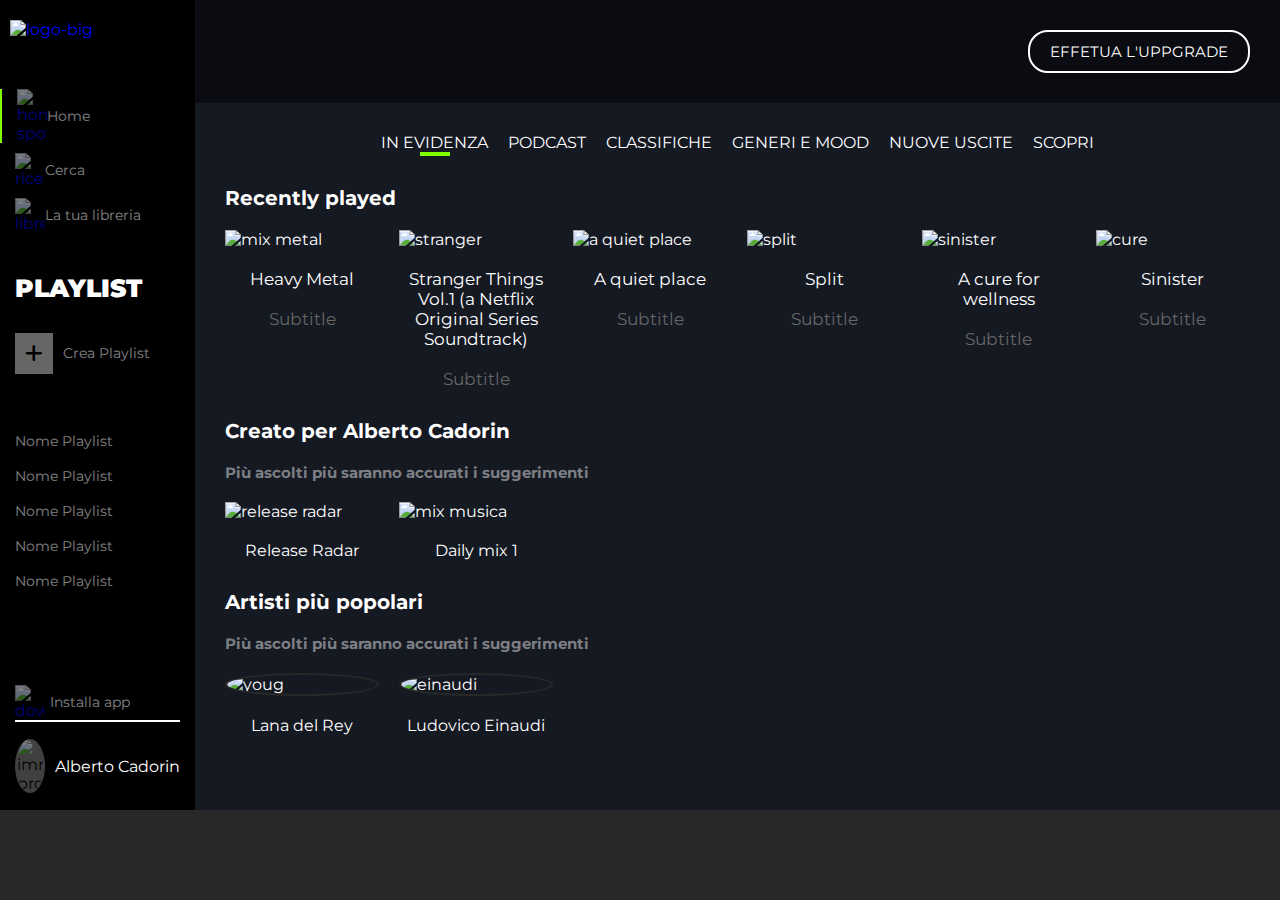
==== day-3/index.html @ 8232b2b1 "feat: day 3" ====
<!DOCTYPE html>
<html lang="en">
<head>
    <meta charset="UTF-8">
    <meta name="viewport" content="width=device-width, initial-scale=1.0">
    <title>Spotify</title>
    <link rel="preconnect" href="https://fonts.googleapis.com">
    <link rel="preconnect" href="https://fonts.gstatic.com" crossorigin>
    <link href="https://fonts.googleapis.com/css2?family=Montserrat:ital,wght@0,100..900;1,100..900&display=swap" rel="stylesheet">
    <!-- foglio di stile cdnjs-->
    <link rel="stylesheet" href="https://cdnjs.cloudflare.com/ajax/libs/font-awesome/6.7.2/css/all.min.css" integrity="sha512-Evv84Mr4kqVGRNSgIGL/F/aIDqQb7xQ2vcrdIwxfjThSH8CSR7PBEakCr51Ck+w+/U6swU2Im1vVX0SVk9ABhg==" crossorigin="anonymous" referrerpolicy="no-referrer" />
    <!-- /foglio di stile cdnjs-->

    <link rel="stylesheet" href="css/main.css">
</head>
<body>
    <!-- corpo centrale app -->
    <div class="corpo">
        <div class="coll-sinistra">
            <!-- logo -->
            <div id="logo">
                <a href="#"><img src="img/logo-small.svg" alt="logo-small" class="logo-small"></a>
                <a href="#"><img src="img/logo.svg" alt="logo-big" class="logo-big"></a>
            </div>
            <!-- /logo -->
            <div id="lista-icone">
                <!-- lista icone principali -->
                <ul class="lista">
                    <li class="home">
                        <a href="#">
                            <img src="img/home.svg" alt="home spotify" class="icone">
                            <span class="menu">Home</span>
                        </a>
                    </li>
                    <li>
                        <a href="#">
                            <img src="img/search.svg" alt="ricerca" class="icone">
                            <span class="menu">Cerca</span>
                        </a>
                    </li>
                    <li>
                        <a href="#">
                            <img src="img/libreria.svg" alt="libreria" class="icone">
                            <span class="menu">La tua libreria</span>
                        </a>
                    </li>
                </ul>
                <!-- /lista icone principali -->
            </div>
            <nav id= "playlist">
                <!-- titolo playlist -->
                <h2><strong>playlist</strong></h2>
                 <!-- /titolo playlist -->
                <div class="container-crea">
                    <a href="#">
                        <div class="container-plus"><i class="fa-solid fa-plus"></i></div>
                        <p class="menu">Crea Playlist</p>
                    </a> 
                 </div>
                <!-- elenco playlist -->
                <ul>
                    <li>
                        <a href="#">
                            <span class="menu">Nome Playlist</span>
                        </a>
                    </li>
                    <li>
                        <a href="#">
                            <span class="menu">Nome Playlist</span>
                        </a>
                    </li>
                    <li>
                        <a href="#">
                            <span class="menu">Nome Playlist</span>
                        </a>
                    </li>
                    <li>
                        <a href="#">
                             <span class="menu">Nome Playlist</span>
                        </a>
                    </li>
                    <li>
                        <a href="#">
                            <span class="menu">Nome Playlist</span>
                        </a>
                    </li>
                 </ul>
                 <!-- /elenco playlist -->
            </nav>
                <!-- download e profilo -->
                <div id="container-profilo">
                    <a href="#">
                        <div class="container-download">
                            <img src="img/download.svg" alt="download" class="icone">
                        </div>
                        <div>
                            <span class="menu">Installa app</span>
                        </div>
                    </a>
                        <div class="profilo">
                            <img src="img/profile.svg" alt="immagine profilo" class=" icone foto-profilo">
                            <a href="#" class="nome-profilo">Alberto Cadorin </a>
                        </div>
                </div>
                <!-- /download e profilo -->

        </div>

        <div class="coll-destra">
            <!-- bottone -->
            <header>
                <div id="bottone"><a href="#">effetua l'uppgrade</a></div>
            </header>
            <!-- /bottone -->
            <main>
                <!-- menu main -->
                <section id="menu-main">
                    <ul class="lista-tendenze">
                        <li><a href="#" class="evidenzia">in evidenza</a></li>
                        <li><a href="#">podcast</a></li>
                        <li><a href="#">classifiche</a></li>
                        <li><a href="#">generi e mood</a></li>
                        <li><a href="#">nuove uscite</a></li>
                        <li><a href="#">scopri</a></li>
                    </ul>
                </section>
                <!-- /menu main -->

                <!-- playlist recenti -->
                <section id="playlist-recenti">
                    <h3>Recently played</h3>
                    <ul class="container-album">
                        <li>
                            <a href="#" class="titolo-album">
                                <img src="img/metal_lifting.jpg" alt="mix metal">
                                <div>Heavy Metal</div>
                                <div class="sub">Subtitle</div>
                            </a>
                        </li>
                        <li>
                            <a href="#" class="titolo-album">
                                <img src="img/stranger.jpeg" alt="stranger">
                                <div>Stranger Things Vol.1 (a Netflix Original Series Soundtrack)</div>
                                <div class="sub">Subtitle</div>
                            </a>
                        </li>
                        <li>
                            <a href="#" class="titolo-album">
                                <img src="img/aquietplace.jpeg" alt="a quiet place">
                                <div>A quiet place</div>
                                <div class="sub">Subtitle</div>
                            </a>
                        </li>
                        <li>
                            <a href="#" class="titolo-album">
                                <img src="img/split.jpeg" alt="split">
                                <div>Split</div>
                                <div class="sub">Subtitle</div>
                            </a>
                        </li>
                        <li>
                            <a href="#" class="titolo-album">
                                <img src="img/sinister.jpeg" alt="sinister">
                                <div>A cure for wellness</div>
                                <div class="sub">Subtitle</div>
                            </a>
                        </li>
                        <li>
                            <a href="#" class="titolo-album">
                                <img src="img/cure.jpeg" alt="cure">
                                <div>Sinister</div>
                                <div class="sub">Subtitle</div>
                            </a>
                        </li>
                    </ul>
                </section>
                <!-- /playlist recenti -->

                <!-- creato per Alberto Cadorin -->
                <section id="playlist-create-per-me">
                    <h3>Creato per Alberto Cadorin</h3>
                    <h4>Più ascolti più saranno accurati i suggerimenti</h4>
                    <ul class="container-album">
                        <li>
                            <a href="#" class="titolo-album">
                                <img src="img/radar.jpeg" alt=" release radar">
                                <div>Release Radar</div>
                            </a>
                        </li>
                        <li>
                            <a href="#" class="titolo-album">
                                <img src="img/mixdaily.jpeg" alt="mix musica">
                                <div>Daily mix 1</div>
                            </a>
                        </li>
                    </ul>
                </section>
                <!-- /creato per Alberto Cadorin -->

                <!-- artisti più popolari -->
                <section id="artisti-piu-popolari">
                    <h3>Artisti più popolari</h3>
                    <h4>Più ascolti più saranno accurati i suggerimenti</h4>
                    <ul class="container-album">
                        <li class="artisti">
                            <a href="#" class="titolo-album">
                                <img src="img/youg.jpeg" alt="youg">
                                <div>Lana del Rey</div>
                            </a>
                        </li>
                        <li>
                            <a href="#" class="titolo-album">
                                <img src="img/einaudi.jpeg" alt="einaudi">
                                <div>Ludovico Einaudi</div>
                            </a>
                        </li>
                    </ul>
                </section>
                <!-- /artisti più popolari -->
            </main>
        </div>
           
    </div>
    <!-- /corpo centrale app -->

    <!-- footer app -->
    <footer></footer>
    <!-- /footer app -->
</body>
</html>
---- day-3/css/main.css ----
/********************
        reset
********************/

*{
    margin: 0;
    padding: 0;
    box-sizing: border-box;
}

body{
    height: 100vh;
    font-family: "Montserrat", serif;
}

ul{
    list-style-type: none;
}

a{
    text-decoration: none;
    display: flex;
    align-items: center;
}

img{
    width: 100%;
}

/*********************
        main app
*********************/

.corpo{
    height: calc(100% - 90px);
    display: flex;
}

.corpo .coll-sinistra{
    background-color: #000;
    padding-top: 20px;
    flex-shrink: 0;
    display: flex;
    flex-direction: column;
    overflow: hidden;
}

/* corpo di sinistra */

.corpo .coll-sinistra #logo{
    padding: 0 10px;
}

.corpo .coll-sinistra #lista-icone{
    display: flex;
}

/* logo */

.coll-sinistra,
.logo-small,
.icone{
    max-width: 50px;
}

.coll-sinistra .logo-small{
    padding-bottom: 20px;
}

.logo-big{
    display: none;
}

/* logo */

/* padding elementi colonna sinistra */

.corpo .coll-sinistra #lista-icone{
    margin-bottom: 30px;
}

.corpo .coll-sinistra #lista-icone li {
    padding-left: 15px;
    padding-right: 15px;
    margin-bottom: 10px;
}

.corpo .coll-sinistra #container-profilo{
    padding-left: 15px;
    padding-right: 15px;
    margin-top: auto;
}

.corpo .coll-sinistra #playlist{
    padding-left: 15px;
    padding-right: 15px;
}

.container-download{
    margin-right: 5px;
}

/* padding elementi colonna sinistra */

/* parte centrale colonna sinistra */

.corpo .coll-sinistra #lista-icone .home {
    border-left: 2px solid chartreuse ;
}

.menu{
    display: none;
    line-height: 2.5;
    opacity: 0.5;
}

h2{
    color: #fff;
    font-size: 25px;
    display: none;
    text-transform: uppercase;
    padding-bottom: 30px;
}

.container-crea{
    display: flex;
    display: none;
    padding-bottom: 50px;
    align-items: center;
}

.container-plus{
    background-color: #666;
    padding: 10px;
    margin-right: 10px;
}

.fa-plus{
    color: #000;
    font-size: 20px;
}

.profilo{
    display: flex;
    padding: 17px 0;
}

.icone{
    opacity: 0.5;
}

.foto-profilo{
    background-color: gray;
    border-radius: 50%;
    padding-left: 2px;
    padding-right: 2px;
}

.nome-profilo{
    margin-left: 10px;
    color: #fff;
    display: none;
}

/* parte centrale colonna sinistra */

/** colonna destra **/

.corpo .coll-destra{
    flex-grow: 1;
    overflow-y: auto;
    background-color: #151922;
}

.coll-destra header{
    background-color: rgb(0, 0, 0, 0.5);
    position: sticky;
    top: 0;
    left: 0;
    display: flex;
    justify-content: end;
    padding: 30px;
}

.coll-destra main{
    background-color: #151922;
}

/* header */

 #bottone{
    padding: 10px 20px;
    border: 2px solid white;
    border-radius: 20px;
    text-transform: uppercase;
    
}

 #bottone a{
    color: #fff;
    font-size: 11px;
}

/* main */

main #menu-main{
    padding: 30px 10px 0px;
    display: flex;
    justify-content: center;
}

main #menu-main .lista-tendenze{
    display: flex;
    flex-wrap: wrap;
    justify-content: center;
    gap: 20px;
}

main #menu-main  a{
    color: #fff;
    font-size: 10px;
    text-transform: uppercase;
    margin-bottom: 30px;
}


main #menu-main a {
    display: flex;
    flex-direction: column;
}

main #menu-main .evidenzia:after {
    content: "";
    height: 4px;
    background-color: chartreuse;
    display: block;
    width: 30px;
}

/* album */

#playlist-recenti{
    padding: 0px 10px 30px;
}


 .container-album{
    display: flex;
    gap: 20px;
    flex-wrap: wrap;
}

 .container-album li{
    width: calc((100% - 40px) / 2);
    flex-shrink: 0;
}

 .container-album li .titolo-album{
    display: flex;
    flex-direction: column;
    color: white;
    gap: 10px;
}
h3{
    color: #fff;
    font-size: 16px;
    padding-bottom: 20px;
}

#playlist-recenti .container-album li .titolo-album div{
    text-align: center;
}

.sub{
    color: #666;
}

/* creato per alberto */

#playlist-create-per-me{
    padding: 0px 10px 30px;
}

p{
    font-size: 13px;
    color: #7d7f84;
}

h4{
    font-size: 13px;
    color: #7d7f84;
    padding-bottom: 20px;
}
/* artisti */
#artisti-piu-popolari{
    padding: 0px 10px 30px;
}

#artisti-piu-popolari img{
    border: 2px solid #282828;
    border-radius: 50%;
}

/*********************
        footer
*********************/

footer{
    height: 90px;
    background-color: #282828;
}

/*********************
       responsive
*********************/

/************* mobile ****************/

@media screen and (min-width: 576px){
    .coll-sinistra{
        max-width: 230px;
    }

    .corpo .coll-sinistra #lista-icone {
        margin-top: 30px;
    }

    .logo-big{
        display: inline;
        padding-bottom: 20px;
        width: 130px;
    }

    .logo-small{
        display: none;
    }

    .icone{
        max-width: 30px;
    }

    .menu{
        display: inline;
        font-size: 14px;
        color: #fff;
    }
    h2{
        display: inline-block;
    }

    .profilo{
        border-top: 2px solid #fff;
        display: flex;
        align-items: center;
    }

    .nome-profilo{
        display: inline;
    }

    .container-crea{
        display: flex;
    }

    /* colonna destra */
    
    
}
/************* tablet **************/

@media screen and (min-width: 768px){
    
    main #menu-main a {
        font-size: 16px;
    }
     .container-album li {
        width: calc((100% - 60px) / 4);
        flex-shrink: 0;
    }

    h4{
        font-size: 15px;
    }
}
/****************** deckstop ********************/
@media screen and (min-width: 992px){

    /* colonna sinistra*/

    .coll-sinistra{
        max-width: 230px;
    }


    #bottone a {
        
        font-size: 15px;
    }

     .container-album li {
        width: 250px;
    }

    h3{
        font-size: 20px;
    }

    p{
        font-size: 16px;
    }

    #playlist-recenti {
        padding: 0px 30px 30px;
    }

    #playlist-create-per-me{
        padding: 0px 30px 30px;
    }

    #artisti-piu-popolari{
        padding: 0px 30px 30px;
    }
    /* colonna sinistra*/

     .container-album li {
        width: calc((100% - 100px) / 6);
        flex-shrink: 0;
    }

    .container-album li .titolo-album{
        gap: 20px;
    }

    #playlist-recenti .container-album li .titolo-album div{
        text-align: center;
        font-size: 17px;
    }
}
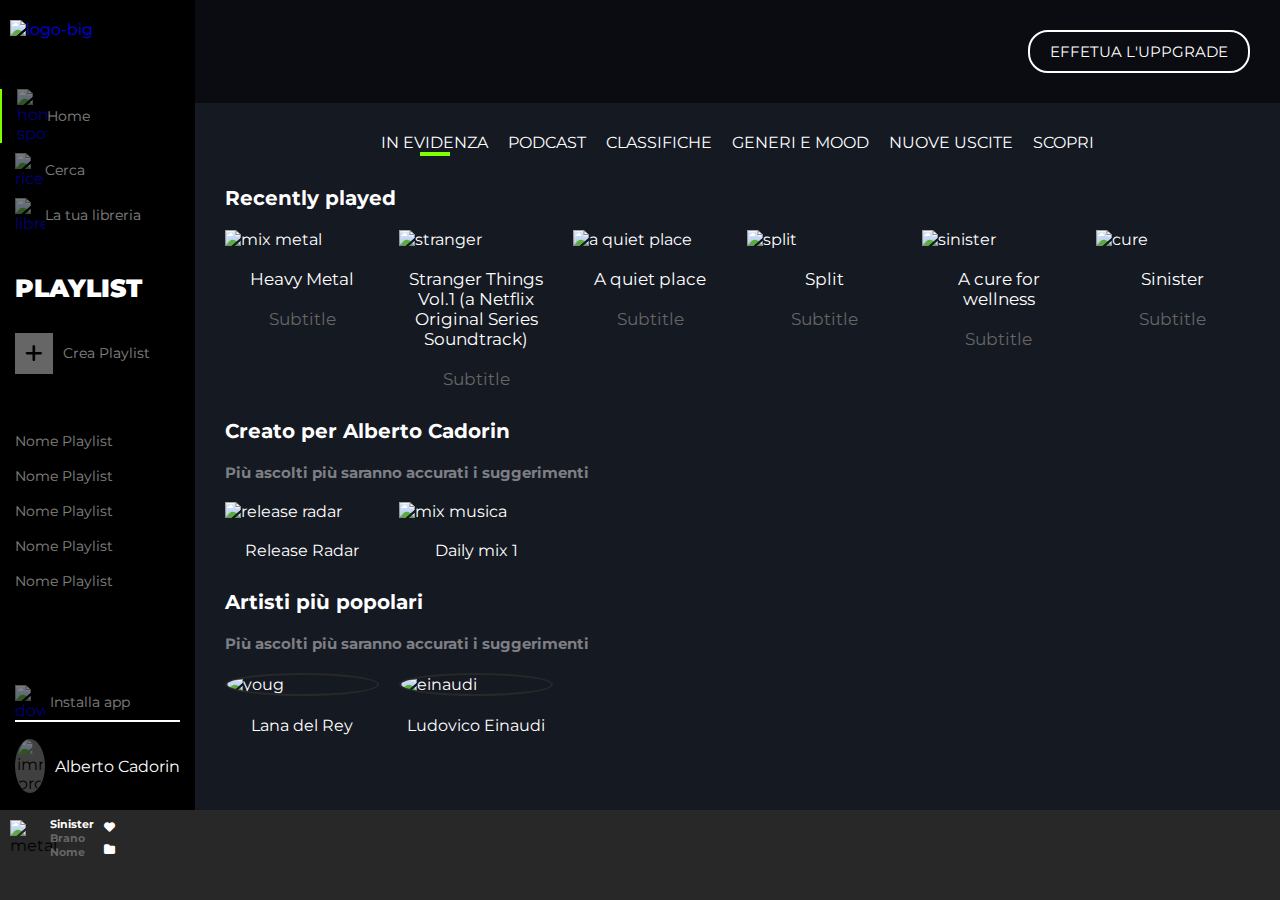
==== commit 9c27da34: "feat: footer left" ====
--- a/day-3/index.html
+++ b/day-3/index.html
@@ -133,6 +133,7 @@
                         <li>
                             <a href="#" class="titolo-album">
                                 <img src="img/metal_lifting.jpg" alt="mix metal">
+                                <div class="album-hover"><i class="fa-regular fa-circle-play"></i></div>
                                 <div>Heavy Metal</div>
                                 <div class="sub">Subtitle</div>
                             </a>
@@ -140,6 +141,7 @@
                         <li>
                             <a href="#" class="titolo-album">
                                 <img src="img/stranger.jpeg" alt="stranger">
+                                <div class="album-hover"><i class="fa-regular fa-circle-play"></i></div>
                                 <div>Stranger Things Vol.1 (a Netflix Original Series Soundtrack)</div>
                                 <div class="sub">Subtitle</div>
                             </a>
@@ -147,6 +149,7 @@
                         <li>
                             <a href="#" class="titolo-album">
                                 <img src="img/aquietplace.jpeg" alt="a quiet place">
+                                <div class="album-hover"><i class="fa-regular fa-circle-play"></i></div>
                                 <div>A quiet place</div>
                                 <div class="sub">Subtitle</div>
                             </a>
@@ -154,6 +157,7 @@
                         <li>
                             <a href="#" class="titolo-album">
                                 <img src="img/split.jpeg" alt="split">
+                                <div class="album-hover"><i class="fa-regular fa-circle-play"></i></div>
                                 <div>Split</div>
                                 <div class="sub">Subtitle</div>
                             </a>
@@ -161,6 +165,7 @@
                         <li>
                             <a href="#" class="titolo-album">
                                 <img src="img/sinister.jpeg" alt="sinister">
+                                <div class="album-hover"><i class="fa-regular fa-circle-play"></i></div>
                                 <div>A cure for wellness</div>
                                 <div class="sub">Subtitle</div>
                             </a>
@@ -168,6 +173,7 @@
                         <li>
                             <a href="#" class="titolo-album">
                                 <img src="img/cure.jpeg" alt="cure">
+                                <div class="album-hover"><i class="fa-regular fa-circle-play"></i></div>
                                 <div>Sinister</div>
                                 <div class="sub">Subtitle</div>
                             </a>
@@ -184,12 +190,14 @@
                         <li>
                             <a href="#" class="titolo-album">
                                 <img src="img/radar.jpeg" alt=" release radar">
+                                <div class="album-hover"><i class="fa-regular fa-circle-play"></i></div>
                                 <div>Release Radar</div>
                             </a>
                         </li>
                         <li>
                             <a href="#" class="titolo-album">
                                 <img src="img/mixdaily.jpeg" alt="mix musica">
+                                <div class="album-hover"><i class="fa-regular fa-circle-play"></i></div>
                                 <div>Daily mix 1</div>
                             </a>
                         </li>
@@ -205,12 +213,14 @@
                         <li class="artisti">
                             <a href="#" class="titolo-album">
                                 <img src="img/youg.jpeg" alt="youg">
+                                <div class="album-hover"><i class="fa-regular fa-circle-play"></i></div>
                                 <div>Lana del Rey</div>
                             </a>
                         </li>
                         <li>
                             <a href="#" class="titolo-album">
                                 <img src="img/einaudi.jpeg" alt="einaudi">
+                                <div class="album-hover"><i class="fa-regular fa-circle-play"></i></div>
                                 <div>Ludovico Einaudi</div>
                             </a>
                         </li>
@@ -224,7 +234,34 @@
     <!-- /corpo centrale app -->
 
     <!-- footer app -->
-    <footer></footer>
+    <footer>
+    <div class="container-foot">
+        <!-- footer sinistra -->
+        <section class="foot-sinistra">
+            <div class="icona-brano">
+                <img src="img/metal_lifting.jpg" alt="metal">
+            </div>
+            <div class="nome-art-brano">
+                <div class="foot-titolo"><strong>Sinister</strong></div>
+                <ul>
+                <li><strong>Brano</strong></li>
+                <li><strong>Nome</strong></li>
+               </ul> 
+            </div>
+            <div class="cuore-cartella">
+                <ul>
+                    <li><i class="fa-solid fa-heart"></i></li>
+                    <li><i class="fa-solid fa-folder"></i></li>
+                </ul>
+            </div>
+        </section>
+        <!-- footer sinistra -->
+        <section class="container-controlli">
+
+        </section>
+        <section></section>
+    </div>
+    </footer>
     <!-- /footer app -->
 </body>
 </html>--- a/day-3/css/main.css
+++ b/day-3/css/main.css
@@ -164,7 +164,15 @@
 
 /* parte centrale colonna sinistra */
 
-/** colonna destra **/
+/*hover*/
+
+.corpo .coll-sinistra li:hover{
+    color: #fff;
+}
+
+/******************************
+        colonna destra 
+*******************************/
 
 .corpo .coll-destra{
     flex-grow: 1;
@@ -260,6 +268,7 @@
     flex-direction: column;
     color: white;
     gap: 10px;
+    position: relative;
 }
 h3{
     color: #fff;
@@ -273,6 +282,16 @@
 
 .sub{
     color: #666;
+}
+
+.container-album li .titolo-album .album-hover{
+    background-color: rgb(0, 0, 0, 0.3);
+    position: absolute;
+    top: 0;
+    left: 0;
+    width: 100%;
+    height: 100%;
+    display: none;
 }
 
 /* creato per alberto */
@@ -301,6 +320,19 @@
     border-radius: 50%;
 }
 
+/********************
+       hover
+********************/
+.fa-circle-play{
+    font-size: 50px;
+}
+.container-album li .titolo-album:hover .album-hover{
+    display: flex;
+    justify-content: center;
+    align-items: center;
+    color: #fff;
+}
+
 /*********************
         footer
 *********************/
@@ -308,6 +340,46 @@
 footer{
     height: 90px;
     background-color: #282828;
+}
+
+.container-foot{
+    display: flex;
+    flex-wrap: wrap;
+    align-content: center;
+    justify-content: space-between;
+    align-items: center;
+}
+
+.foot-sinistra{
+    display: flex;
+    align-items: center;
+}
+
+.foot-sinistra .nome-art-brano li{
+    padding-right: 10px;
+    font-size: 11px;
+    color: #666;
+}
+
+.foot-sinistra .nome-art-brano .foot-titolo{
+    color: #fff;
+    font-size: 11px;
+    padding-right: 10px;
+}
+
+.fa-heart,
+.fa-folder{
+    color: #fff;
+    line-height: 2;
+}
+
+.foot-sinistra .cuore-cartella{
+    font-size: 11px;
+}
+
+.container-foot .icona-brano{
+    max-width: 50px;
+    padding: 10px;
 }
 
 /*********************
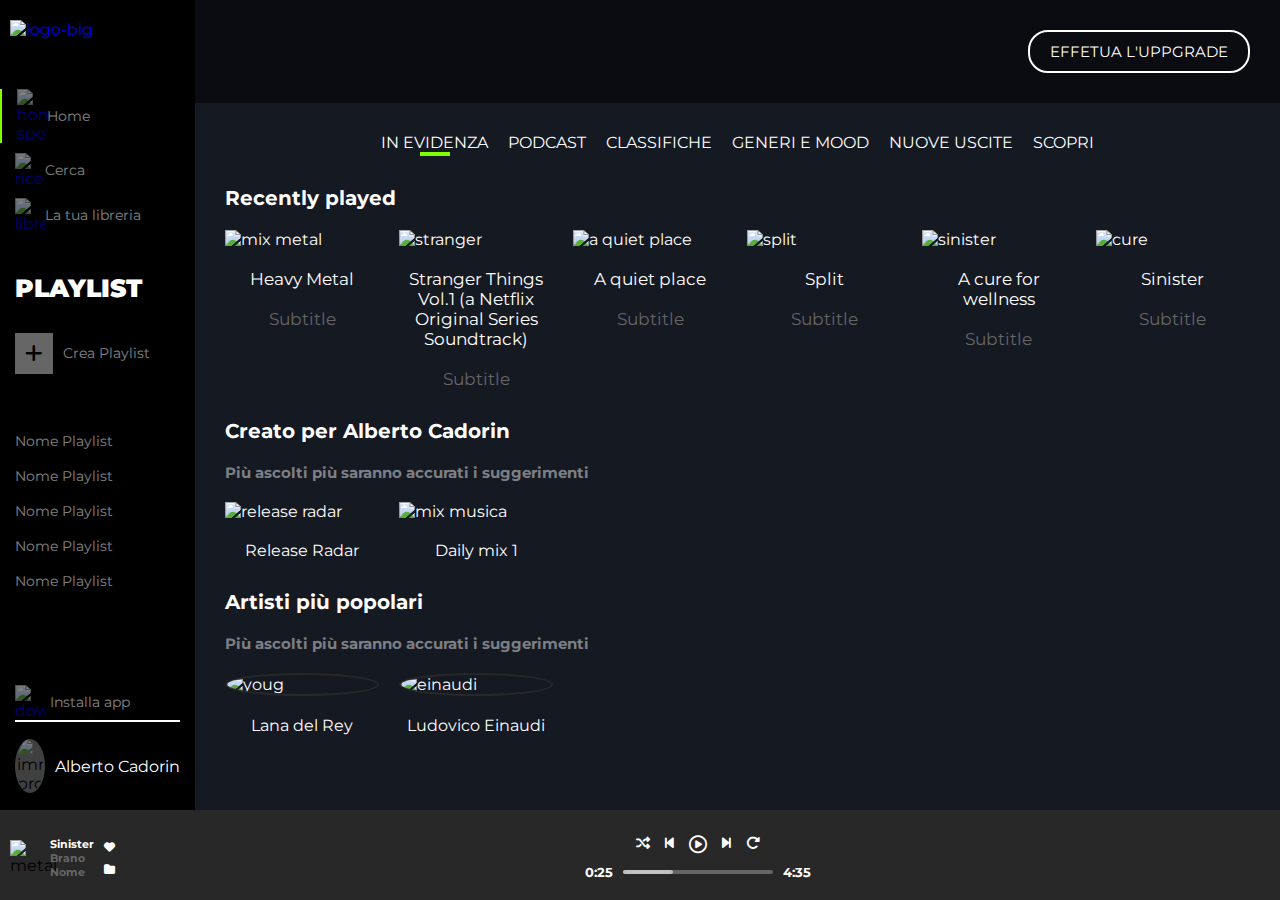
==== commit 85027821: "feat: footer central" ====
--- a/day-3/index.html
+++ b/day-3/index.html
@@ -256,9 +256,25 @@
             </div>
         </section>
         <!-- footer sinistra -->
+
+        <!-- footer centrale -->
         <section class="container-controlli">
-
+            <div class="controlli-top">
+                <i class="fa-solid fa-shuffle"></i>
+                <i class="fa-solid fa-backward-step"></i>
+                <i class="fa-regular fa-circle-play"></i>
+                <i class="fa-solid fa-forward-step"></i>
+                <i class="fa-solid fa-rotate-right"></i>
+            </div>
+            <div class="controlli-bott">
+                <div class="tempo"><strong>0:25</strong></div>
+                <div class="barra-sfondo">
+                    <div class="barra-front"></div>
+                </div>
+                <div class="tempo"><strong>4:35</strong></div>
+            </div>
         </section>
+        <!-- /foter centrale -->
         <section></section>
     </div>
     </footer>
--- a/day-3/css/main.css
+++ b/day-3/css/main.css
@@ -339,6 +339,7 @@
 
 footer{
     height: 90px;
+    padding: 20px 0;
     background-color: #282828;
 }
 
@@ -353,6 +354,7 @@
 .foot-sinistra{
     display: flex;
     align-items: center;
+    flex-shrink: 0;
 }
 
 .foot-sinistra .nome-art-brano li{
@@ -382,6 +384,62 @@
     padding: 10px;
 }
 
+.container-foot .container-controlli{
+    flex-grow: 1;
+}
+
+.container-controlli{
+    display: flex;
+    flex-direction: column;
+    align-items: center;
+}
+
+.container-foot .container-controlli .controlli-top {   
+    display: flex;
+    flex-wrap: wrap;
+    gap: 15px;
+
+
+}
+
+.container-foot .container-controlli .controlli-top i{
+    font-size: 14px;
+    color: #fff;
+}
+
+.container-foot .container-controlli .controlli-top .fa-circle-play{
+    font-size: 18px;
+}
+
+.controlli-bott{
+    display: flex;
+    align-items: center;
+}
+
+.container-foot .container-controlli .controlli-bott{
+    padding-top: 10px;
+}
+
+.container-foot .container-controlli .controlli-bott .tempo{
+    color: #fff;
+    font-size: 13px;
+}
+
+.container-foot .container-controlli .controlli-bott .barra-sfondo{
+    height: 4px;
+    width: 150px;
+    background-color: #666;
+    border-radius: 2px;
+    margin: 0 10px;
+}
+
+.container-foot .container-controlli .controlli-bott .barra-front{
+    height: 4px;
+    width: 50px;
+    background-color: #c1c1c1;
+    border-radius: 2px;
+}
+
 /*********************
        responsive
 *********************/
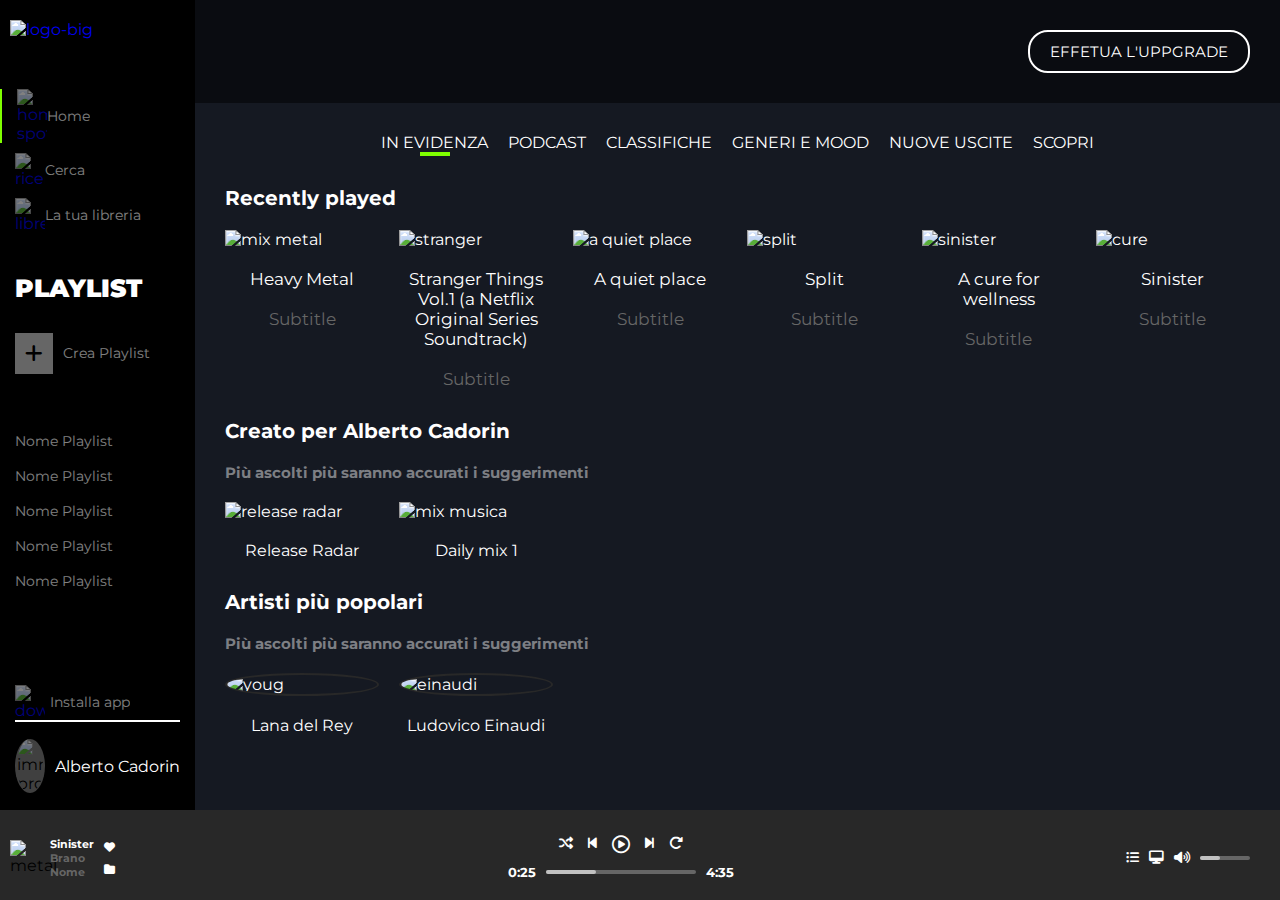
==== commit 2b83ea47: "feat: footer right" ====
--- a/day-3/index.html
+++ b/day-3/index.html
@@ -275,7 +275,19 @@
             </div>
         </section>
         <!-- /foter centrale -->
-        <section></section>
+
+        <!-- footer destra -->
+        <section class="container-volumi">
+            <div class="controlli-volume">
+                <i class="fa-solid fa-list-ul"></i>
+                <i class="fa-solid fa-desktop"></i>
+                <i class="fa-solid fa-volume-high"></i>
+            </div>
+            <div class="barra-sfondo-volume">
+                <div class="barra-front-volume"></div>
+            </div>
+        </section>
+        <!-- /footer destra -->
     </div>
     </footer>
     <!-- /footer app -->
--- a/day-3/css/main.css
+++ b/day-3/css/main.css
@@ -347,7 +347,6 @@
     display: flex;
     flex-wrap: wrap;
     align-content: center;
-    justify-content: space-between;
     align-items: center;
 }
 
@@ -392,14 +391,13 @@
     display: flex;
     flex-direction: column;
     align-items: center;
+    padding-left: 20px;
 }
 
 .container-foot .container-controlli .controlli-top {   
     display: flex;
     flex-wrap: wrap;
     gap: 15px;
-
-
 }
 
 .container-foot .container-controlli .controlli-top i{
@@ -440,6 +438,38 @@
     border-radius: 2px;
 }
 
+.container-foot .container-volumi {
+    padding: 0 20px;
+    display: flex;
+    align-items: center;
+}
+
+.container-foot .container-volumi .controlli-volume{
+    display: flex;
+    gap: 10px;
+}
+
+.container-foot .container-volumi .controlli-volume i {
+    font-size: 13px;
+    color: #fff;
+}
+
+.container-foot .container-volumi .barra-sfondo-volume {
+    height: 4px;
+    width: 50px;
+    background-color: #666;
+    border-radius: 2px;
+    margin: 0 10px;
+}
+
+.container-foot .container-volumi .barra-front-volume {
+    height: 4px;
+    width: 20px;
+    background-color: #c1c1c1;
+    border-radius: 2px;
+}
+
+
 /*********************
        responsive
 *********************/
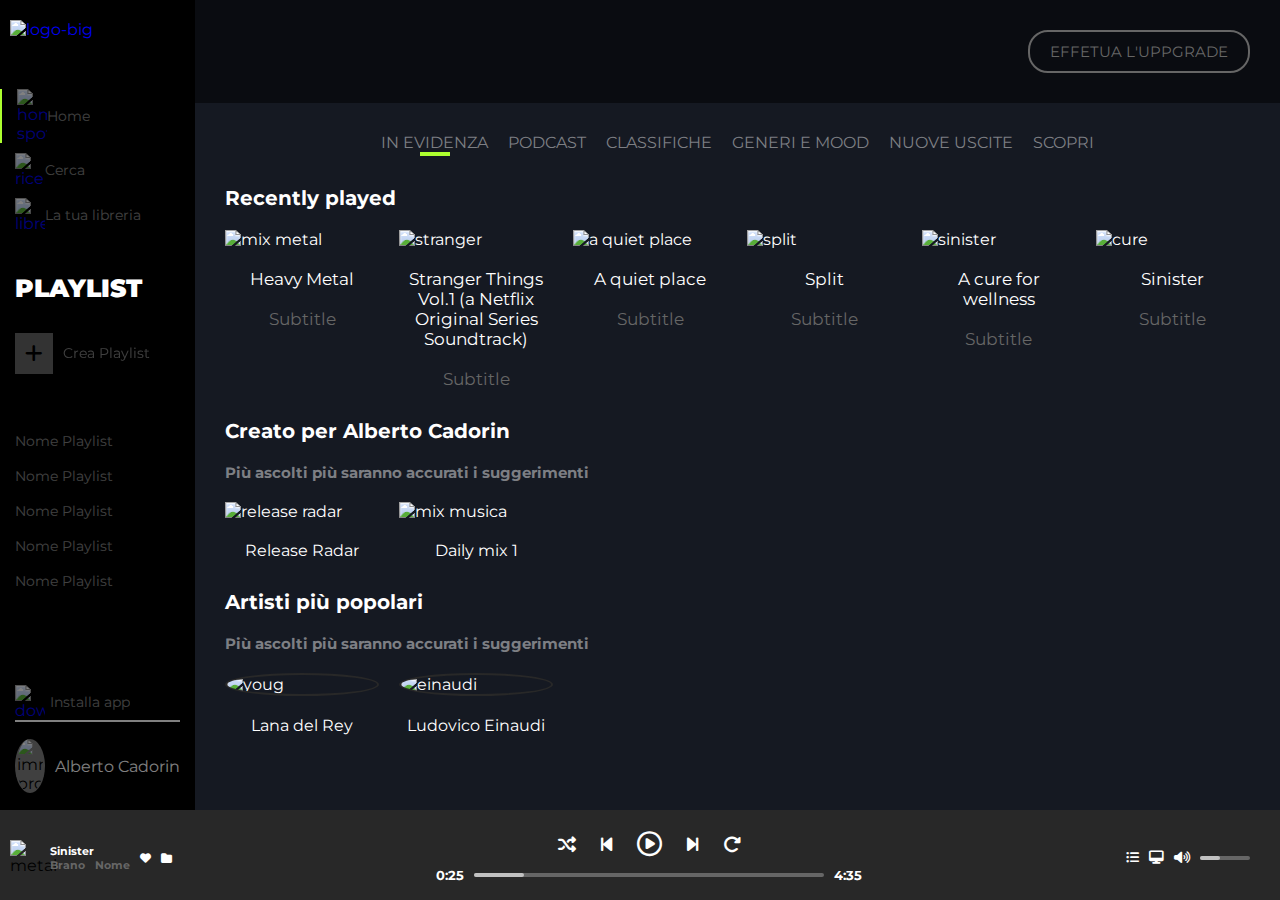
==== commit 1e173478: "feat: hover effects" ====
--- a/day-3/index.html
+++ b/day-3/index.html
@@ -27,19 +27,19 @@
                 <!-- lista icone principali -->
                 <ul class="lista">
                     <li class="home">
-                        <a href="#">
+                        <a href="#" class="gruppo">
                             <img src="img/home.svg" alt="home spotify" class="icone">
-                            <span class="menu">Home</span>
-                        </a>
-                    </li>
-                    <li>
-                        <a href="#">
+                            <span class="menu ">Home</span>
+                        </a>
+                    </li>
+                    <li>
+                        <a href="#" class="gruppo">
                             <img src="img/search.svg" alt="ricerca" class="icone">
                             <span class="menu">Cerca</span>
                         </a>
                     </li>
                     <li>
-                        <a href="#">
+                        <a href="#" class="gruppo">
                             <img src="img/libreria.svg" alt="libreria" class="icone">
                             <span class="menu">La tua libreria</span>
                         </a>
@@ -52,7 +52,7 @@
                 <h2><strong>playlist</strong></h2>
                  <!-- /titolo playlist -->
                 <div class="container-crea">
-                    <a href="#">
+                    <a href="#" class="gruppo">
                         <div class="container-plus"><i class="fa-solid fa-plus"></i></div>
                         <p class="menu">Crea Playlist</p>
                     </a> 
@@ -60,27 +60,27 @@
                 <!-- elenco playlist -->
                 <ul>
                     <li>
-                        <a href="#">
-                            <span class="menu">Nome Playlist</span>
-                        </a>
-                    </li>
-                    <li>
-                        <a href="#">
-                            <span class="menu">Nome Playlist</span>
-                        </a>
-                    </li>
-                    <li>
-                        <a href="#">
-                            <span class="menu">Nome Playlist</span>
-                        </a>
-                    </li>
-                    <li>
-                        <a href="#">
+                        <a href="#" class="gruppo">
+                            <span class="menu">Nome Playlist</span>
+                        </a>
+                    </li>
+                    <li>
+                        <a href="#" class="gruppo">
+                            <span class="menu">Nome Playlist</span>
+                        </a>
+                    </li>
+                    <li>
+                        <a href="#" class="gruppo">
+                            <span class="menu">Nome Playlist</span>
+                        </a>
+                    </li>
+                    <li>
+                        <a href="#" class="gruppo">
                              <span class="menu">Nome Playlist</span>
                         </a>
                     </li>
                     <li>
-                        <a href="#">
+                        <a href="#" class="gruppo">
                             <span class="menu">Nome Playlist</span>
                         </a>
                     </li>
@@ -89,7 +89,7 @@
             </nav>
                 <!-- download e profilo -->
                 <div id="container-profilo">
-                    <a href="#">
+                    <a href="#" class="gruppo">
                         <div class="container-download">
                             <img src="img/download.svg" alt="download" class="icone">
                         </div>
@@ -97,7 +97,7 @@
                             <span class="menu">Installa app</span>
                         </div>
                     </a>
-                        <div class="profilo">
+                        <div class="profilo gruppo">
                             <img src="img/profile.svg" alt="immagine profilo" class=" icone foto-profilo">
                             <a href="#" class="nome-profilo">Alberto Cadorin </a>
                         </div>
@@ -244,8 +244,8 @@
             <div class="nome-art-brano">
                 <div class="foot-titolo"><strong>Sinister</strong></div>
                 <ul>
-                <li><strong>Brano</strong></li>
-                <li><strong>Nome</strong></li>
+                    <li><strong>Brano</strong></li>
+                    <li><strong>Nome</strong></li>
                </ul> 
             </div>
             <div class="cuore-cartella">
@@ -260,11 +260,13 @@
         <!-- footer centrale -->
         <section class="container-controlli">
             <div class="controlli-top">
-                <i class="fa-solid fa-shuffle"></i>
-                <i class="fa-solid fa-backward-step"></i>
+                
+                 <i class="fa-solid fa-shuffle"></i>
+                 <i class="fa-solid fa-backward-step"></i>
                 <i class="fa-regular fa-circle-play"></i>
                 <i class="fa-solid fa-forward-step"></i>
                 <i class="fa-solid fa-rotate-right"></i>
+                
             </div>
             <div class="controlli-bott">
                 <div class="tempo"><strong>0:25</strong></div>
--- a/day-3/css/main.css
+++ b/day-3/css/main.css
@@ -105,7 +105,7 @@
 /* parte centrale colonna sinistra */
 
 .corpo .coll-sinistra #lista-icone .home {
-    border-left: 2px solid chartreuse ;
+    border-left: 2px solid #adff2f ;
 }
 
 .menu{
@@ -145,7 +145,7 @@
     padding: 17px 0;
 }
 
-.icone{
+.gruppo{
     opacity: 0.5;
 }
 
@@ -198,14 +198,14 @@
 
  #bottone{
     padding: 10px 20px;
-    border: 2px solid white;
+    border: 2px solid #666;
     border-radius: 20px;
     text-transform: uppercase;
     
 }
 
  #bottone a{
-    color: #fff;
+    color: #666;
     font-size: 11px;
 }
 
@@ -225,13 +225,12 @@
 }
 
 main #menu-main  a{
-    color: #fff;
+    color: #7d7f84;
     font-size: 10px;
     text-transform: uppercase;
     margin-bottom: 30px;
 }
 
-
 main #menu-main a {
     display: flex;
     flex-direction: column;
@@ -240,7 +239,7 @@
 main #menu-main .evidenzia:after {
     content: "";
     height: 4px;
-    background-color: chartreuse;
+    background-color: #adff2f;
     display: block;
     width: 30px;
 }
@@ -333,6 +332,27 @@
     color: #fff;
 }
 
+main #menu-main  a:hover{
+    color: #fff;
+}
+
+a:hover {
+    color: #fff;
+}
+
+.gruppo:hover{
+    opacity: 2;
+}
+
+#bottone:hover {
+    border: 2px solid white;
+    font-size: 15px;
+}
+#bottone a:hover{
+    color: #fff;
+    font-size: 15px;
+}
+
 /*********************
         footer
 *********************/
@@ -398,6 +418,7 @@
     display: flex;
     flex-wrap: wrap;
     gap: 15px;
+    align-items: center;
 }
 
 .container-foot .container-controlli .controlli-top i{
@@ -469,6 +490,19 @@
     border-radius: 2px;
 }
 
+/***********************/
+
+.container-foot .container-controlli .controlli-top .fa-circle-play:hover {
+    font-size: 20px;
+}
+
+.container-foot .container-controlli .controlli-bott .barra-front:hover {
+    background-color: #adff2f;
+}
+
+.container-foot .container-volumi .barra-front-volume:hover{
+    background-color: #adff2f;
+}
 
 /*********************
        responsive
@@ -541,6 +575,15 @@
     h4{
         font-size: 15px;
     }
+
+    .nome-art-brano ul {
+        display: flex;
+    }
+
+    .cuore-cartella ul {
+        display: flex;
+        gap: 10px;
+    }
 }
 /****************** deckstop ********************/
 @media screen and (min-width: 992px){
@@ -580,7 +623,7 @@
     #artisti-piu-popolari{
         padding: 0px 30px 30px;
     }
-    /* colonna sinistra*/
+    /* colonna destra */
 
      .container-album li {
         width: calc((100% - 100px) / 6);
@@ -595,8 +638,31 @@
         text-align: center;
         font-size: 17px;
     }
-}
-
-
-
-
+
+    .container-foot .container-controlli .controlli-top i {
+        font-size: 18px;
+        
+    }
+    .container-foot .container-controlli .controlli-top .fa-circle-play {
+        font-size: 25px;
+    }
+    .container-foot .container-controlli .controlli-top {
+        gap: 25px;
+        align-items: center;
+    }
+
+    .container-foot .container-controlli .controlli-bott .barra-sfondo {
+        width: 350px;
+        background-color: #666;
+        border-radius: 2px;
+        margin: 0 10px;
+    }
+
+    .container-foot .container-controlli .controlli-top .fa-circle-play:hover {
+        font-size: 30px;
+    }
+}
+
+
+
+
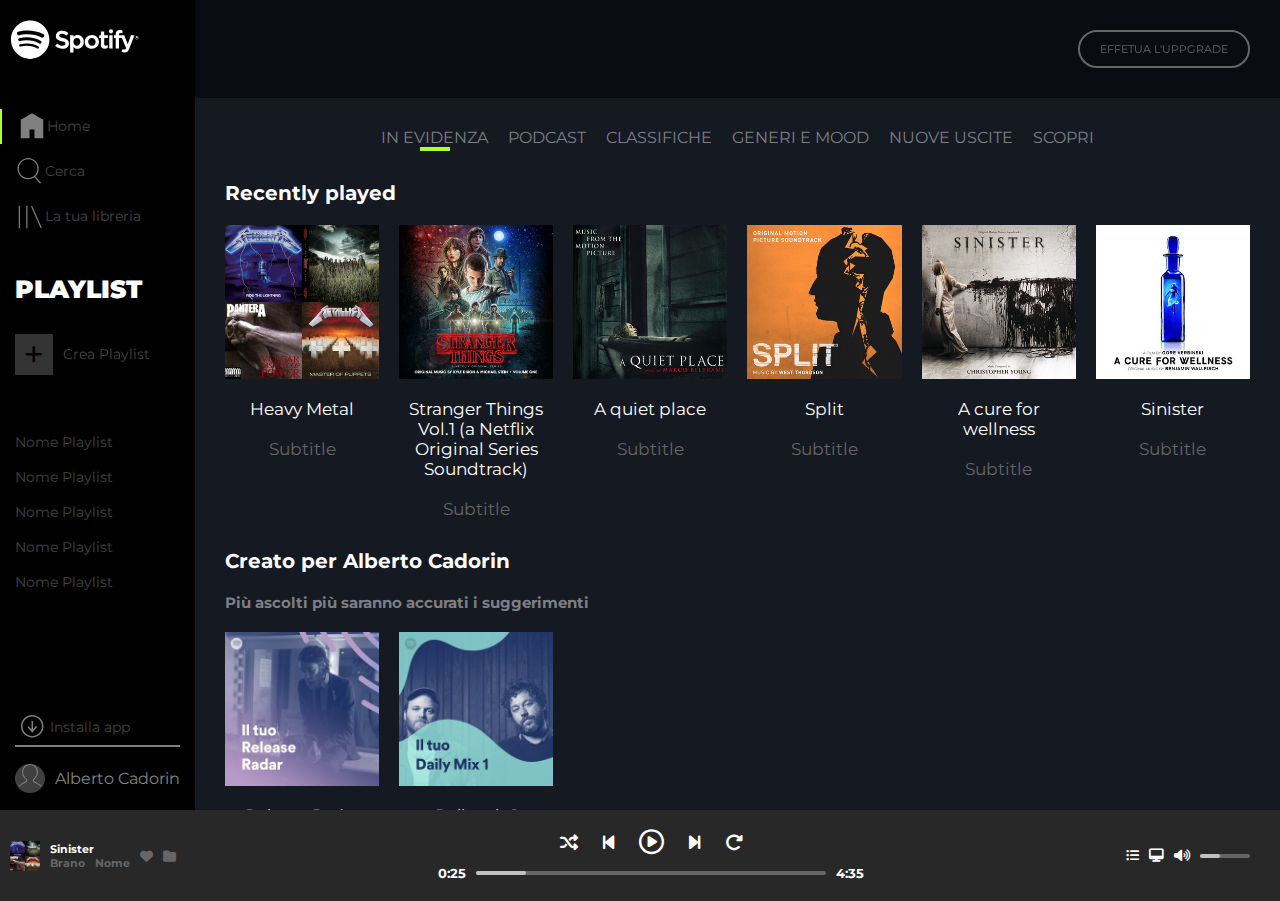
==== commit 3f750a3c: "feat: img project spotify" ====
--- a/day-3/index.html
+++ b/day-3/index.html
@@ -109,7 +109,7 @@
         <div class="coll-destra">
             <!-- bottone -->
             <header>
-                <div id="bottone"><a href="#">effetua l'uppgrade</a></div>
+                <div><a href="#" id="bottone">effetua l'uppgrade</a></div>
             </header>
             <!-- /bottone -->
             <main>
--- a/day-3/css/main.css
+++ b/day-3/css/main.css
@@ -25,6 +25,7 @@
 
 img{
     width: 100%;
+    display: block;
 }
 
 /*********************
@@ -164,7 +165,6 @@
 
 /* parte centrale colonna sinistra */
 
-/*hover*/
 
 .corpo .coll-sinistra li:hover{
     color: #fff;
@@ -185,6 +185,7 @@
     position: sticky;
     top: 0;
     left: 0;
+    z-index: 2;
     display: flex;
     justify-content: end;
     padding: 30px;
@@ -201,13 +202,10 @@
     border: 2px solid #666;
     border-radius: 20px;
     text-transform: uppercase;
-    
-}
-
- #bottone a{
-    color: #666;
+    color: #666; 
     font-size: 11px;
 }
+
 
 /* main */
 
@@ -319,46 +317,13 @@
     border-radius: 50%;
 }
 
-/********************
-       hover
-********************/
-.fa-circle-play{
-    font-size: 50px;
-}
-.container-album li .titolo-album:hover .album-hover{
-    display: flex;
-    justify-content: center;
-    align-items: center;
-    color: #fff;
-}
-
-main #menu-main  a:hover{
-    color: #fff;
-}
-
-a:hover {
-    color: #fff;
-}
-
-.gruppo:hover{
-    opacity: 2;
-}
-
-#bottone:hover {
-    border: 2px solid white;
-    font-size: 15px;
-}
-#bottone a:hover{
-    color: #fff;
-    font-size: 15px;
-}
+
 
 /*********************
         footer
 *********************/
 
 footer{
-    height: 90px;
     padding: 20px 0;
     background-color: #282828;
 }
@@ -394,8 +359,9 @@
     line-height: 2;
 }
 
-.foot-sinistra .cuore-cartella{
-    font-size: 11px;
+.foot-sinistra .cuore-cartella i{
+    font-size: 13px;
+    color: #666;
 }
 
 .container-foot .icona-brano{
@@ -490,7 +456,36 @@
     border-radius: 2px;
 }
 
-/***********************/
+/********************
+       hover
+********************/
+.fa-circle-play{
+    font-size: 50px;
+}
+.container-album li .titolo-album:hover .album-hover{
+    display: flex;
+    justify-content: center;
+    align-items: center;
+    color: #fff;
+}
+
+main #menu-main  a:hover{
+    color: #fff;
+}
+
+a:hover {
+    color: #fff;
+}
+
+.gruppo:hover{
+    opacity: 2;
+}
+
+#bottone:hover {
+    border: 2px solid #fff;
+    font-size: 15px;
+    color: #fff;
+}
 
 .container-foot .container-controlli .controlli-top .fa-circle-play:hover {
     font-size: 20px;
@@ -502,6 +497,20 @@
 
 .container-foot .container-volumi .barra-front-volume:hover{
     background-color: #adff2f;
+}
+
+.foot-sinistra .cuore-cartella i:hover {
+    font-size: 13px;
+    color: #fff;
+}
+
+.foot-sinistra .nome-art-brano li:hover{
+    color: #fff;
+    text-decoration: underline;
+}
+
+.corpo .coll-sinistra li:hover{
+    color: #fff;
 }
 
 /*********************
@@ -583,6 +592,12 @@
     .cuore-cartella ul {
         display: flex;
         gap: 10px;
+    }
+    .container-foot .container-controlli .controlli-top {
+        gap: 19px;
+    }
+    .container-foot .container-controlli .controlli-bott .barra-sfondo {
+        width: 200px;
     }
 }
 /****************** deckstop ********************/
@@ -661,8 +676,9 @@
     .container-foot .container-controlli .controlli-top .fa-circle-play:hover {
         font-size: 30px;
     }
-}
-
-
-
-
+
+    #bottone:hover {
+        border: 2px solid white;
+        font-size: 17px;
+    }
+}